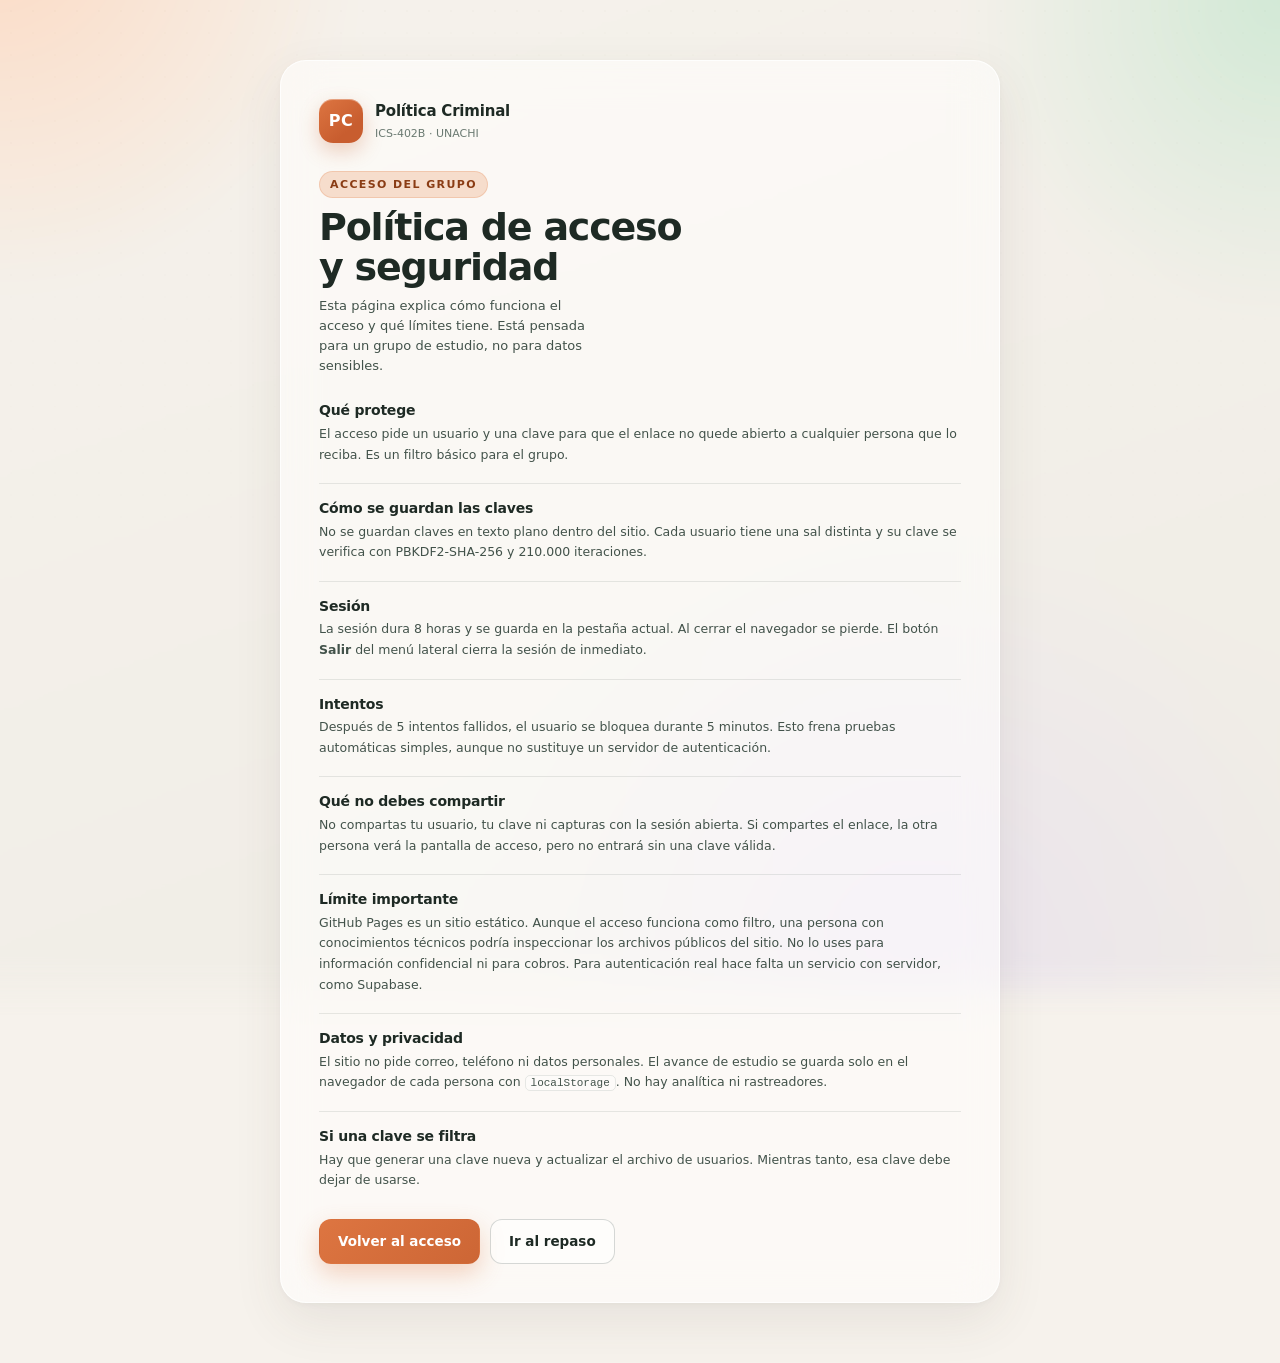
==== seguridad.html @ b2cd27f9 "Agrega el acceso del grupo y el repaso del Parcial 2" ====
<!doctype html>
<html lang="es" data-theme="claro">
<head>
  <meta charset="utf-8">
  <meta name="viewport" content="width=device-width, initial-scale=1">
  <meta name="color-scheme" content="light dark">
  <meta name="theme-color" content="#f7f4ef">
  <meta name="robots" content="noindex,nofollow">
  <meta name="referrer" content="no-referrer">
  <meta http-equiv="Content-Security-Policy" content="default-src 'self'; img-src 'self' data:; style-src 'self' 'unsafe-inline'; script-src 'self'; connect-src 'self'; base-uri 'self'; form-action 'self'; object-src 'none'">
  <title>Política de acceso · Política Criminal ICS-402B</title>
  <meta name="description" content="Política de acceso y seguridad del repaso para el grupo de Política Criminal (ICS-402B).">
  <link rel="icon" type="image/svg+xml" href="favicon.svg">
  <link rel="stylesheet" href="estilos.css">
  <link rel="stylesheet" href="login.css">
</head>
<body class="login-body">
  <a class="skip-link" href="#contenido">Saltar al contenido</a>
  <div class="ambient" aria-hidden="true"></div>

  <main class="login-shell policy-shell" id="contenido">
    <section class="login-card card policy-card">
      <div class="login-brand">
        <div class="brand-mark" aria-hidden="true">PC</div>
        <div>
          <strong>Política Criminal</strong>
          <span>ICS-402B · UNACHI</span>
        </div>
      </div>

      <span class="eyebrow">Acceso del grupo</span>
      <h1>Política de acceso y seguridad</h1>
      <p class="login-lead">Esta página explica cómo funciona el acceso y qué límites tiene. Está pensada para un grupo de estudio, no para datos sensibles.</p>

      <div class="policy-list">
        <section>
          <h2>Qué protege</h2>
          <p>El acceso pide un usuario y una clave para que el enlace no quede abierto a cualquier persona que lo reciba. Es un filtro básico para el grupo.</p>
        </section>

        <section>
          <h2>Cómo se guardan las claves</h2>
          <p>No se guardan claves en texto plano dentro del sitio. Cada usuario tiene una sal distinta y su clave se verifica con PBKDF2-SHA-256 y 210.000 iteraciones.</p>
        </section>

        <section>
          <h2>Sesión</h2>
          <p>La sesión dura 8 horas y se guarda en la pestaña actual. Al cerrar el navegador se pierde. El botón <strong>Salir</strong> del menú lateral cierra la sesión de inmediato.</p>
        </section>

        <section>
          <h2>Intentos</h2>
          <p>Después de 5 intentos fallidos, el usuario se bloquea durante 5 minutos. Esto frena pruebas automáticas simples, aunque no sustituye un servidor de autenticación.</p>
        </section>

        <section>
          <h2>Qué no debes compartir</h2>
          <p>No compartas tu usuario, tu clave ni capturas con la sesión abierta. Si compartes el enlace, la otra persona verá la pantalla de acceso, pero no entrará sin una clave válida.</p>
        </section>

        <section>
          <h2>Límite importante</h2>
          <p>GitHub Pages es un sitio estático. Aunque el acceso funciona como filtro, una persona con conocimientos técnicos podría inspeccionar los archivos públicos del sitio. No lo uses para información confidencial ni para cobros. Para autenticación real hace falta un servicio con servidor, como Supabase.</p>
        </section>

        <section>
          <h2>Datos y privacidad</h2>
          <p>El sitio no pide correo, teléfono ni datos personales. El avance de estudio se guarda solo en el navegador de cada persona con <code>localStorage</code>. No hay analítica ni rastreadores.</p>
        </section>

        <section>
          <h2>Si una clave se filtra</h2>
          <p>Hay que generar una clave nueva y actualizar el archivo de usuarios. Mientras tanto, esa clave debe dejar de usarse.</p>
        </section>
      </div>

      <div class="policy-actions">
        <a class="btn primary" href="login.html">Volver al acceso</a>
        <a class="btn ghost" href="index.html">Ir al repaso</a>
      </div>
    </section>
  </main>
</body>
</html>
---- estilos.css ----
/* =========================================================
   Política Criminal · ICS-402B
   Glassmorphism suave, base pastel, acentos naranja/verde.
   Tres ambientes: claro, oscuro y ámbar (lectura nocturna).
   ========================================================= */

:root {
  --font: "Segoe UI Variable Text", "Segoe UI", ui-sans-serif, system-ui, -apple-system, "Helvetica Neue", Arial, sans-serif;
  --font-display: "Segoe UI Variable Display", "Segoe UI", ui-sans-serif, system-ui, sans-serif;

  --bg: #f6f2ec;
  --bg-2: #efece5;
  --ink: #1e2a24;
  --ink-soft: #42524a;
  --muted: #6b7a72;
  --line: rgba(31, 49, 41, .10);
  --line-strong: rgba(31, 49, 41, .18);

  --glass: rgba(255, 255, 255, .56);
  --glass-2: rgba(255, 255, 255, .34);
  --glass-border: rgba(255, 255, 255, .78);
  --glass-shadow: 0 18px 50px rgba(76, 64, 50, .09), 0 2px 8px rgba(76, 64, 50, .04);

  --orange: #dd7541;
  --orange-soft: #f6ddcc;
  --orange-ink: #8a3c14;
  --green: #4c9468;
  --green-soft: #d9ecdf;
  --green-ink: #1f5a39;
  --red: #c0503f;
  --red-soft: #f6dcd7;

  --blob-1: rgba(255, 199, 165, .55);
  --blob-2: rgba(180, 226, 197, .52);
  --blob-3: rgba(226, 214, 246, .42);

  --radius: 22px;
  --radius-sm: 14px;
  --sidebar: 274px;
  --ease: cubic-bezier(.22, .61, .36, 1);
  color-scheme: light;
}

[data-theme="oscuro"] {
  --bg: #0c1411;
  --bg-2: #101a16;
  --ink: #e9f1eb;
  --ink-soft: #c1d0c7;
  --muted: #91a49a;
  --line: rgba(220, 240, 228, .10);
  --line-strong: rgba(220, 240, 228, .20);

  --glass: rgba(22, 35, 29, .58);
  --glass-2: rgba(22, 35, 29, .34);
  --glass-border: rgba(220, 240, 228, .10);
  --glass-shadow: 0 18px 55px rgba(0, 0, 0, .32), 0 2px 8px rgba(0, 0, 0, .18);

  --orange: #ff9d6b;
  --orange-soft: rgba(255, 146, 92, .16);
  --orange-ink: #ffc4a4;
  --green: #7ed3a1;
  --green-soft: rgba(126, 211, 161, .14);
  --green-ink: #b9ebcd;
  --red: #ff8f7d;
  --red-soft: rgba(255, 125, 108, .14);

  --blob-1: rgba(170, 82, 38, .30);
  --blob-2: rgba(40, 120, 80, .28);
  --blob-3: rgba(78, 64, 130, .22);
  color-scheme: dark;
}

[data-theme="ambar"] {
  --bg: #161009;
  --bg-2: #1b140c;
  --ink: #f5e7d0;
  --ink-soft: #dfcbab;
  --muted: #b39c7c;
  --line: rgba(255, 225, 180, .10);
  --line-strong: rgba(255, 225, 180, .20);

  --glass: rgba(44, 32, 18, .58);
  --glass-2: rgba(44, 32, 18, .34);
  --glass-border: rgba(255, 220, 170, .11);
  --glass-shadow: 0 18px 55px rgba(0, 0, 0, .34), 0 2px 8px rgba(0, 0, 0, .18);

  --orange: #f0a35e;
  --orange-soft: rgba(240, 163, 94, .16);
  --orange-ink: #ffd2a3;
  --green: #b3c88a;
  --green-soft: rgba(179, 200, 138, .14);
  --green-ink: #dbe9bd;
  --red: #e58b74;
  --red-soft: rgba(229, 139, 116, .15);

  --blob-1: rgba(140, 78, 26, .30);
  --blob-2: rgba(92, 100, 44, .22);
  --blob-3: rgba(120, 70, 30, .20);
  color-scheme: dark;
}

* { box-sizing: border-box; }

html { scroll-behavior: smooth; }

body {
  margin: 0;
  font-family: var(--font);
  background: var(--bg);
  color: var(--ink);
  line-height: 1.55;
  -webkit-font-smoothing: antialiased;
  text-rendering: optimizeLegibility;
  min-height: 100dvh;
  overflow-x: hidden;
}

body::before {
  content: "";
  position: fixed;
  inset: -10%;
  z-index: -2;
  background:
    radial-gradient(46vw 46vw at 8% 2%, var(--blob-1), transparent 62%),
    radial-gradient(42vw 42vw at 92% 8%, var(--blob-2), transparent 60%),
    radial-gradient(52vw 52vw at 68% 96%, var(--blob-3), transparent 64%),
    linear-gradient(160deg, var(--bg), var(--bg-2));
  filter: blur(14px) saturate(105%);
  transition: background .5s var(--ease);
}

.ambient {
  position: fixed;
  inset: 0;
  z-index: -1;
  pointer-events: none;
  background-image: radial-gradient(rgba(120, 110, 90, .07) 1px, transparent 1px);
  background-size: 22px 22px;
  opacity: .55;
  mask-image: linear-gradient(to bottom, rgba(0,0,0,.55), transparent 70%);
}

[data-theme="oscuro"] .ambient,
[data-theme="ambar"] .ambient { opacity: .22; }

.sprite { position: absolute; width: 0; height: 0; overflow: hidden; }

svg { width: 20px; height: 20px; fill: none; stroke: currentColor; stroke-width: 1.7; stroke-linecap: round; stroke-linejoin: round; flex: none; }

::selection { background: var(--orange-soft); color: var(--orange-ink); }

a { color: inherit; }

button, input { font: inherit; color: inherit; }

.skip-link {
  position: fixed;
  top: -60px;
  left: 16px;
  z-index: 100;
  padding: 10px 16px;
  border-radius: 12px;
  background: var(--ink);
  color: var(--bg);
  text-decoration: none;
  transition: top .2s;
}
.skip-link:focus { top: 14px; }

/* ---------- Layout ---------- */

.app {
  display: grid;
  grid-template-columns: var(--sidebar) minmax(0, 1fr);
  min-height: 100dvh;
}

.sidebar {
  position: sticky;
  top: 0;
  height: 100dvh;
  padding: 26px 18px 18px;
  display: flex;
  flex-direction: column;
  gap: 20px;
  border-right: 1px solid var(--line);
  background: var(--glass-2);
  backdrop-filter: blur(22px) saturate(135%);
  -webkit-backdrop-filter: blur(22px) saturate(135%);
  z-index: 40;
  overflow-y: auto;
}

.brand { display: flex; align-items: center; gap: 12px; padding: 0 6px; }

.brand-mark {
  width: 42px;
  height: 42px;
  border-radius: 14px;
  display: grid;
  place-items: center;
  font-family: var(--font-display);
  font-weight: 700;
  letter-spacing: .5px;
  color: #fff;
  background: linear-gradient(140deg, var(--orange), #c85d2f 70%);
  box-shadow: 0 8px 20px rgba(200, 93, 47, .28), inset 0 1px 0 rgba(255,255,255,.35);
}

.brand-text { display: flex; flex-direction: column; line-height: 1.2; min-width: 0; }
.brand-text strong { font-family: var(--font-display); font-size: 15.5px; letter-spacing: -.2px; }
.brand-text span { font-size: 11px; color: var(--muted); letter-spacing: .7px; text-transform: uppercase; margin-top: 3px; }
.sidebar-close { display: none; margin-left: auto; }

.side-progress {
  padding: 12px 14px;
  border-radius: var(--radius-sm);
  background: var(--glass);
  border: 1px solid var(--glass-border);
  box-shadow: var(--glass-shadow);
}
.side-progress-top { display: flex; justify-content: space-between; font-size: 12px; color: var(--muted); margin-bottom: 8px; }
.side-progress-top strong { color: var(--ink); font-variant-numeric: tabular-nums; }

.nav { display: flex; flex-direction: column; gap: 3px; flex: 1; }
.nav-label {
  margin: 14px 12px 6px;
  font-size: 10.5px;
  letter-spacing: 1.3px;
  text-transform: uppercase;
  color: var(--muted);
  font-weight: 600;
}
.nav-label:first-child { margin-top: 0; }

.nav-link {
  display: flex;
  align-items: center;
  gap: 12px;
  padding: 10px 12px;
  border-radius: 12px;
  text-decoration: none;
  font-size: 14px;
  color: var(--ink-soft);
  position: relative;
  transition: background .18s, color .18s, transform .18s var(--ease);
}
.nav-link svg { width: 18px; height: 18px; opacity: .8; }
.nav-link em {
  margin-left: auto;
  font-style: normal;
  font-size: 10.5px;
  font-variant-numeric: tabular-nums;
  color: var(--muted);
  background: var(--glass-2);
  border: 1px solid var(--line);
  padding: 1px 7px;
  border-radius: 20px;
}
.nav-link:hover { background: var(--glass); color: var(--ink); transform: translateX(2px); }
.nav-link.active {
  background: linear-gradient(90deg, var(--orange-soft), transparent 85%);
  color: var(--ink);
  font-weight: 600;
}
.nav-link.active::before {
  content: "";
  position: absolute;
  left: 0;
  top: 9px;
  bottom: 9px;
  width: 3px;
  border-radius: 4px;
  background: linear-gradient(var(--orange), var(--green));
}
.nav-link.active svg { opacity: 1; color: var(--orange); }

.side-foot { display: flex; flex-direction: column; gap: 12px; }
.theme-box {
  border-radius: var(--radius-sm);
  border: 1px solid var(--glass-border);
  background: var(--glass);
  padding: 10px;
}
.theme-title { display: block; font-size: 10.5px; letter-spacing: 1.2px; text-transform: uppercase; color: var(--muted); margin: 0 0 8px 3px; }
.theme-switch { display: grid; grid-template-columns: repeat(3, 1fr); gap: 4px; }
.theme-opt {
  display: flex;
  flex-direction: column;
  align-items: center;
  gap: 4px;
  padding: 7px 2px;
  border: 1px solid transparent;
  border-radius: 10px;
  background: transparent;
  color: var(--muted);
  cursor: pointer;
  font-size: 10.5px;
  transition: .2s;
}
.theme-opt svg { width: 16px; height: 16px; }
.theme-opt:hover { color: var(--ink); background: var(--glass-2); }
.theme-opt[aria-pressed="true"] {
  background: var(--glass);
  border-color: var(--line-strong);
  color: var(--ink);
  box-shadow: 0 2px 8px rgba(0,0,0,.05);
}
.theme-opt[aria-pressed="true"] svg { color: var(--orange); }
.side-note { font-size: 10.5px; color: var(--muted); line-height: 1.45; margin: 0 4px; }

.main-wrap { min-width: 0; display: flex; flex-direction: column; min-height: 100dvh; }

.topbar {
  position: sticky;
  top: 0;
  z-index: 30;
  display: flex;
  align-items: center;
  gap: 14px;
  padding: 14px clamp(18px, 4vw, 44px);
  border-bottom: 1px solid var(--line);
  background: color-mix(in srgb, var(--bg) 62%, transparent);
  backdrop-filter: blur(18px) saturate(140%);
  -webkit-backdrop-filter: blur(18px) saturate(140%);
}
.crumbs { display: flex; align-items: center; gap: 8px; font-size: 12.5px; color: var(--muted); min-width: 0; }
.crumbs a { text-decoration: none; white-space: nowrap; }
.crumbs a:hover { color: var(--ink); }
.crumbs strong { color: var(--ink); font-weight: 600; white-space: nowrap; overflow: hidden; text-overflow: ellipsis; }
.top-actions { margin-left: auto; display: flex; align-items: center; gap: 10px; }

.mini-progress {
  display: flex;
  align-items: center;
  gap: 7px;
  font-size: 11.5px;
  color: var(--muted);
  font-variant-numeric: tabular-nums;
}
.mini-ring {
  --p: 0;
  width: 24px;
  height: 24px;
  border-radius: 50%;
  background: conic-gradient(var(--green) calc(var(--p) * 1%), var(--line) 0);
  display: grid;
  place-items: center;
}
.mini-ring i { width: 17px; height: 17px; border-radius: 50%; background: var(--bg); display: block; }

.icon-btn {
  display: inline-grid;
  place-items: center;
  width: 38px;
  height: 38px;
  border-radius: 12px;
  border: 1px solid var(--line);
  background: var(--glass);
  color: var(--ink-soft);
  cursor: pointer;
  transition: .18s;
}
.icon-btn:hover { color: var(--ink); border-color: var(--line-strong); transform: translateY(-1px); }
.icon-btn:focus-visible, .btn:focus-visible, .option:focus-visible, .nav-link:focus-visible, .theme-opt:focus-visible {
  outline: 2px solid var(--orange);
  outline-offset: 2px;
}
.menu-btn { display: none; }

.content {
  width: 100%;
  max-width: 1120px;
  margin: 0 auto;
  padding: clamp(24px, 4vw, 46px) clamp(18px, 4vw, 44px) 56px;
  flex: 1;
  outline: none;
}
.content:focus { outline: none; }

.foot {
  display: flex;
  justify-content: space-between;
  gap: 10px;
  flex-wrap: wrap;
  padding: 18px clamp(18px, 4vw, 44px) 26px;
  font-size: 11px;
  color: var(--muted);
  border-top: 1px solid var(--line);
}

/* ---------- Componentes base ---------- */

.card {
  border-radius: var(--radius);
  border: 1px solid var(--glass-border);
  background: var(--glass);
  box-shadow: var(--glass-shadow);
  backdrop-filter: blur(20px) saturate(130%);
  -webkit-backdrop-filter: blur(20px) saturate(130%);
}

.eyebrow {
  display: inline-flex;
  align-items: center;
  gap: 7px;
  font-size: 11px;
  letter-spacing: 1.4px;
  text-transform: uppercase;
  color: var(--orange-ink);
  background: var(--orange-soft);
  border: 1px solid color-mix(in srgb, var(--orange) 22%, transparent);
  padding: 4px 10px;
  border-radius: 30px;
  font-weight: 600;
}

h1, h2, h3 { font-family: var(--font-display); letter-spacing: -.5px; line-height: 1.18; margin: 0; }
h1 { font-size: clamp(28px, 3.6vw, 44px); }
h2 { font-size: clamp(21px, 2.3vw, 27px); letter-spacing: -.3px; }
h3 { font-size: 17px; letter-spacing: -.2px; }
p { margin: 0; }
.lead { color: var(--ink-soft); font-size: 15px; max-width: 66ch; }
.muted { color: var(--muted); }
.small { font-size: 12px; }
.tiny { font-size: 11px; }

.hero { padding: clamp(24px, 3.4vw, 40px); position: relative; overflow: hidden; }
.hero::after {
  content: "";
  position: absolute;
  width: 280px;
  height: 280px;
  right: -90px;
  top: -110px;
  border-radius: 50%;
  background: radial-gradient(circle, var(--orange-soft), transparent 68%);
  pointer-events: none;
}
.hero-top { display: flex; flex-wrap: wrap; align-items: center; gap: 10px; margin-bottom: 14px; }
.hero h1 { max-width: 20ch; margin-bottom: 12px; }
.hero h1 em { font-style: normal; color: var(--orange); }
.hero .lead { max-width: 58ch; }
.hero-actions { display: flex; flex-wrap: wrap; gap: 10px; margin-top: 22px; }

.btn {
  display: inline-flex;
  align-items: center;
  justify-content: center;
  gap: 8px;
  padding: 11px 18px;
  border-radius: 12px;
  border: 1px solid transparent;
  background: var(--ink);
  color: var(--bg);
  font-size: 13.5px;
  font-weight: 600;
  text-decoration: none;
  cursor: pointer;
  transition: transform .18s var(--ease), box-shadow .18s, background .18s, opacity .18s;
  white-space: nowrap;
}
.btn svg { width: 17px; height: 17px; }
.btn:hover { transform: translateY(-1px); box-shadow: 0 10px 24px rgba(0,0,0,.14); }
.btn:active { transform: translateY(0); }
.btn.primary {
  background: linear-gradient(135deg, var(--orange), color-mix(in srgb, var(--orange) 72%, #a33f16));
  color: #fff;
  box-shadow: 0 10px 24px color-mix(in srgb, var(--orange) 30%, transparent);
}
.btn.green {
  background: linear-gradient(135deg, var(--green), color-mix(in srgb, var(--green) 70%, #1f5a39));
  color: #fff;
  box-shadow: 0 10px 24px color-mix(in srgb, var(--green) 26%, transparent);
}
.btn.ghost { background: var(--glass); color: var(--ink); border-color: var(--line-strong); }
.btn.ghost:hover { border-color: var(--orange); color: var(--orange-ink); }
.btn.soft { background: var(--glass-2); color: var(--ink); border-color: var(--line); }
.btn.danger { background: transparent; color: var(--red); border-color: color-mix(in srgb, var(--red) 35%, transparent); }
.btn:disabled { opacity: .45; cursor: not-allowed; transform: none; box-shadow: none; }
.btn.sm { padding: 8px 13px; font-size: 12px; border-radius: 10px; }
.btn.block { width: 100%; }

.grid { display: grid; gap: 16px; }
.grid-2 { grid-template-columns: repeat(2, minmax(0, 1fr)); }
.grid-3 { grid-template-columns: repeat(3, minmax(0, 1fr)); }
.grid-4 { grid-template-columns: repeat(4, minmax(0, 1fr)); }
.grid-quizzes { grid-template-columns: repeat(auto-fill, minmax(250px, 1fr)); }

.section-head { display: flex; align-items: flex-end; justify-content: space-between; gap: 16px; margin: 34px 0 14px; flex-wrap: wrap; }
.section-head h2 { display: flex; align-items: center; gap: 9px; }
.section-head h2 svg { color: var(--green); width: 19px; height: 19px; }
.section-head p { font-size: 12.5px; color: var(--muted); }

.stat { padding: 18px; display: flex; flex-direction: column; gap: 5px; min-width: 0; }
.stat-top { display: flex; align-items: center; justify-content: space-between; gap: 8px; color: var(--muted); font-size: 11.5px; }
.stat-top svg { width: 17px; height: 17px; color: var(--green); }
.stat strong { font-family: var(--font-display); font-size: 26px; letter-spacing: -1px; font-variant-numeric: tabular-nums; }
.stat strong span { font-size: 12px; color: var(--muted); font-weight: 400; letter-spacing: 0; }
.stat .bar { margin-top: 6px; }

.bar { height: 6px; border-radius: 20px; background: var(--line); overflow: hidden; }
.bar i { display: block; height: 100%; border-radius: inherit; background: linear-gradient(90deg, var(--orange), var(--green)); transition: width .5s var(--ease); }
.bar-thin { height: 4px; }
.bar.orange i { background: var(--orange); }
.bar.green i { background: var(--green); }

.pill {
  display: inline-flex;
  align-items: center;
  gap: 5px;
  padding: 3px 9px;
  border-radius: 20px;
  font-size: 10.5px;
  font-weight: 600;
  letter-spacing: .2px;
  background: var(--glass-2);
  border: 1px solid var(--line);
  color: var(--muted);
  white-space: nowrap;
}
.pill.orange { background: var(--orange-soft); color: var(--orange-ink); border-color: transparent; }
.pill.green { background: var(--green-soft); color: var(--green-ink); border-color: transparent; }
.pill.red { background: var(--red-soft); color: var(--red); border-color: transparent; }

/* ---------- Inicio ---------- */

.continue-card {
  display: grid;
  grid-template-columns: 1fr auto;
  gap: 18px;
  align-items: center;
  padding: 20px 22px;
  margin-top: 16px;
}
.continue-card h3 { margin-bottom: 3px; }
.continue-card p { font-size: 12.5px; color: var(--muted); }

.quick-list { display: grid; gap: 10px; }
.quick-item {
  display: flex;
  align-items: center;
  gap: 13px;
  padding: 13px 15px;
  border-radius: var(--radius-sm);
  border: 1px solid var(--line);
  background: var(--glass-2);
  text-decoration: none;
  transition: .18s var(--ease);
}
.quick-item:hover { transform: translateX(3px); border-color: color-mix(in srgb, var(--orange) 30%, var(--line)); background: var(--glass); }
.quick-ico {
  width: 36px; height: 36px; border-radius: 11px; display: grid; place-items: center;
  background: var(--green-soft); color: var(--green-ink); flex: none;
}
.quick-ico.orange { background: var(--orange-soft); color: var(--orange-ink); }
.quick-item strong { display: block; font-size: 13px; }
.quick-item span { font-size: 11.5px; color: var(--muted); }
.quick-item svg.arrow { margin-left: auto; width: 16px; height: 16px; color: var(--muted); }

/* ---------- Tarjetas de quiz ---------- */

.quiz-card {
  padding: 18px;
  display: flex;
  flex-direction: column;
  gap: 10px;
  text-decoration: none;
  position: relative;
  transition: transform .2s var(--ease), border-color .2s, box-shadow .2s;
  min-height: 172px;
}
.quiz-card:hover { transform: translateY(-3px); border-color: color-mix(in srgb, var(--orange) 35%, var(--glass-border)); box-shadow: 0 22px 44px rgba(76,64,50,.12); }
.quiz-card-top { display: flex; align-items: center; justify-content: space-between; gap: 8px; }
.quiz-num {
  width: 33px; height: 33px; border-radius: 10px;
  display: grid; place-items: center;
  font-size: 12px; font-weight: 700;
  background: var(--orange-soft); color: var(--orange-ink);
  font-variant-numeric: tabular-nums;
}
.quiz-card:nth-child(3n+2) .quiz-num { background: var(--green-soft); color: var(--green-ink); }
.quiz-card h3 { font-size: 15px; line-height: 1.3; }
.quiz-card p { font-size: 12px; color: var(--muted); flex: 1; }
.quiz-card-foot { display: flex; align-items: center; justify-content: space-between; font-size: 11px; color: var(--muted); }

.empty {
  padding: 30px;
  text-align: center;
  color: var(--muted);
  font-size: 13px;
}

/* ---------- Runner ---------- */

.runner { max-width: 800px; margin: 0 auto; }
.runner-top { display: flex; align-items: center; gap: 12px; flex-wrap: wrap; margin-bottom: 16px; }
.runner-top .pill { margin-left: auto; }
.q-meta { display: flex; justify-content: space-between; align-items: center; gap: 10px; margin-bottom: 10px; font-size: 11.5px; color: var(--muted); }
.q-meta strong { color: var(--ink); font-variant-numeric: tabular-nums; }

.q-card { padding: clamp(20px, 3vw, 30px); }
.q-text { font-family: var(--font-display); font-size: clamp(17px, 2vw, 21px); line-height: 1.45; letter-spacing: -.2px; margin: 4px 0 20px; }
.q-context { font-size: 12.5px; color: var(--muted); padding: 10px 12px; border-left: 2px solid var(--orange); background: var(--orange-soft); border-radius: 0 10px 10px 0; margin-bottom: 16px; }

.options { display: grid; gap: 9px; }
.option {
  display: flex;
  align-items: flex-start;
  gap: 12px;
  width: 100%;
  text-align: left;
  padding: 13px 14px;
  border-radius: 13px;
  border: 1px solid var(--line);
  background: var(--glass-2);
  color: var(--ink);
  cursor: pointer;
  transition: .16s var(--ease);
  font-size: 13.5px;
  line-height: 1.45;
}
.option:not(:disabled):hover { border-color: color-mix(in srgb, var(--orange) 45%, var(--line)); background: var(--glass); transform: translateY(-1px); }
.option .key {
  width: 23px; height: 23px; border-radius: 7px; flex: none;
  display: grid; place-items: center;
  font-size: 11px; font-weight: 700;
  border: 1px solid var(--line-strong);
  background: var(--bg);
  color: var(--muted);
  margin-top: 1px;
}
.option .txt { flex: 1; }
.option .mark { width: 18px; height: 18px; flex: none; opacity: 0; margin-top: 2px; }
.option.selected { border-color: var(--orange); background: var(--orange-soft); }
.option.selected .key { background: var(--orange); color: #fff; border-color: transparent; }
.option.correct { border-color: var(--green); background: var(--green-soft); }
.option.correct .key { background: var(--green); color: #fff; border-color: transparent; }
.option.wrong { border-color: var(--red); background: var(--red-soft); }
.option.wrong .key { background: var(--red); color: #fff; border-color: transparent; }
.option.dim { opacity: .5; }
.option:disabled { cursor: default; }
.option.correct .mark, .option.wrong .mark { opacity: 1; color: var(--green-ink); }
.option.wrong .mark { color: var(--red); }

.feedback {
  margin-top: 16px;
  padding: 13px 15px;
  border-radius: 13px;
  border: 1px solid var(--line);
  background: var(--glass-2);
  font-size: 12.8px;
  line-height: 1.55;
  animation: rise .25s var(--ease);
}
.feedback.ok { border-color: color-mix(in srgb, var(--green) 38%, transparent); background: var(--green-soft); }
.feedback.bad { border-color: color-mix(in srgb, var(--red) 38%, transparent); background: var(--red-soft); }
.feedback-head { display: flex; align-items: center; gap: 7px; font-weight: 700; margin-bottom: 4px; font-size: 12px; }
.feedback.ok .feedback-head { color: var(--green-ink); }
.feedback.bad .feedback-head { color: var(--red); }
.feedback p { color: var(--ink-soft); }
.feedback .fuente { display: block; margin-top: 7px; font-size: 10.5px; color: var(--muted); font-style: italic; }

.runner-actions { display: flex; align-items: center; justify-content: space-between; gap: 10px; margin-top: 20px; }
.runner-actions .spacer { flex: 1; }

/* ---------- Parcial / examen ---------- */

.exam-bar { display: flex; align-items: center; gap: 14px; flex-wrap: wrap; padding: 14px 18px; margin-bottom: 16px; }
.timer { display: inline-flex; align-items: center; gap: 7px; font-variant-numeric: tabular-nums; font-weight: 700; font-size: 14px; }
.timer svg { width: 16px; height: 16px; color: var(--orange); }
.timer.low { color: var(--red); }
.timer.low svg { color: var(--red); }
.exam-bar .bar { flex: 1; min-width: 120px; }

.q-nav { display: flex; flex-wrap: wrap; gap: 7px; margin: 14px 0 4px; }
.q-dot {
  width: 32px; height: 32px;
  border-radius: 9px;
  border: 1px solid var(--line);
  background: var(--glass-2);
  color: var(--muted);
  font-size: 11.5px;
  font-weight: 600;
  cursor: pointer;
  display: grid; place-items: center;
  transition: .15s;
  font-variant-numeric: tabular-nums;
}
.q-dot:hover { border-color: var(--orange); color: var(--ink); }
.q-dot.answered { background: var(--green-soft); color: var(--green-ink); border-color: color-mix(in srgb, var(--green) 30%, transparent); }
.q-dot.current { outline: 2px solid var(--orange); outline-offset: 1px; color: var(--ink); }

/* ---------- Resultados ---------- */

.result { padding: clamp(24px, 3.5vw, 38px); text-align: center; max-width: 760px; margin: 0 auto; }
.ring {
  --p: 0;
  width: 132px; height: 132px;
  margin: 6px auto 18px;
  border-radius: 50%;
  display: grid; place-items: center;
  background: conic-gradient(var(--orange) calc(var(--p) * 1%), var(--line) 0);
  position: relative;
}
.ring::before { content: ""; position: absolute; inset: 9px; border-radius: 50%; background: var(--bg); }
[data-theme="oscuro"] .ring::before, [data-theme="ambar"] .ring::before { background: #14211c; }
.ring-in { position: relative; text-align: center; line-height: 1.1; }
.ring-in strong { display: block; font-family: var(--font-display); font-size: 30px; letter-spacing: -1.2px; }
.ring-in span { font-size: 11px; color: var(--muted); }
.result h2 { margin-bottom: 6px; }
.result .lead { margin: 0 auto 6px; font-size: 13.5px; }
.result-actions { display: flex; justify-content: center; flex-wrap: wrap; gap: 9px; margin-top: 20px; }

.review { max-width: 800px; margin: 22px auto 0; display: grid; gap: 9px; }
.review-item { padding: 14px 16px; font-size: 12.8px; }
.review-item .rq { font-weight: 600; margin-bottom: 5px; }
.review-item .ra { color: var(--muted); font-size: 11.5px; }
.review-item .ra b { color: var(--green-ink); font-weight: 600; }
.review-item.bad { border-left: 3px solid var(--red); }
.review-item.ok { border-left: 3px solid var(--green); }

/* ---------- Pronóstico ---------- */

.prose { max-width: 74ch; display: grid; gap: 12px; }
.prose h2 { margin-top: 6px; }
.prose p { color: var(--ink-soft); font-size: 13.8px; }
.prose ul { margin: 0; padding-left: 19px; color: var(--ink-soft); font-size: 13.5px; }
.prose li { margin-bottom: 5px; }
.prose strong { color: var(--ink); }

.forecast { padding: 20px; }
.forecast + .forecast { margin-top: 12px; }
.forecast-head { display: flex; align-items: flex-start; gap: 12px; margin-bottom: 8px; }
.forecast-head .n {
  font-family: var(--font-display); font-size: 19px; font-weight: 700;
  color: var(--orange); min-width: 26px; line-height: 1.3;
}
.forecast-head h3 { font-size: 15px; margin-bottom: 2px; }
.forecast-head p { font-size: 11.5px; color: var(--muted); }
.forecast .why { font-size: 12.5px; color: var(--ink-soft); margin: 8px 0 10px; }
.meter { display: flex; align-items: center; gap: 8px; font-size: 10.5px; color: var(--muted); }
.meter .bar { flex: 1; }

.table-wrap { overflow-x: auto; border-radius: var(--radius-sm); border: 1px solid var(--line); }
table { width: 100%; border-collapse: collapse; font-size: 12.3px; min-width: 560px; }
th, td { padding: 10px 12px; text-align: left; border-bottom: 1px solid var(--line); vertical-align: top; }
th { font-size: 10.5px; letter-spacing: .7px; text-transform: uppercase; color: var(--muted); background: var(--glass-2); font-weight: 600; }
tr:last-child td { border-bottom: 0; }
td strong { color: var(--ink); }

.chips { display: flex; flex-wrap: wrap; gap: 7px; }
.chip {
  display: inline-flex; align-items: center; gap: 6px;
  padding: 6px 11px; border-radius: 30px;
  background: var(--glass-2); border: 1px solid var(--line);
  font-size: 11.5px; color: var(--ink-soft);
  font-variant-numeric: tabular-nums;
}
.chip b { color: var(--orange-ink); font-weight: 700; }

.callout {
  display: flex; gap: 12px;
  padding: 15px 17px;
  border-radius: var(--radius-sm);
  border: 1px solid color-mix(in srgb, var(--green) 26%, transparent);
  background: var(--green-soft);
  font-size: 12.5px;
  color: var(--ink-soft);
}
.callout svg { color: var(--green-ink); flex: none; margin-top: 1px; }
.callout strong { color: var(--ink); }
.callout.warn { border-color: color-mix(in srgb, var(--orange) 30%, transparent); background: var(--orange-soft); }
.callout.warn svg { color: var(--orange-ink); }

/* ---------- Progreso ---------- */

.prog-row { display: grid; grid-template-columns: 150px 1fr 54px; gap: 12px; align-items: center; padding: 12px 0; border-bottom: 1px solid var(--line); font-size: 12.5px; }
.prog-row:last-child { border-bottom: 0; }
.prog-row strong { text-align: right; font-variant-numeric: tabular-nums; }

/* ---------- Fuentes ---------- */

.source { display: flex; gap: 13px; padding: 14px 16px; }
.source-num { font-size: 11px; color: var(--orange-ink); background: var(--orange-soft); border-radius: 8px; width: 28px; height: 28px; display: grid; place-items: center; flex: none; font-weight: 700; }
.source strong { display: block; font-size: 12.8px; margin-bottom: 2px; }
.source span { font-size: 11.5px; color: var(--muted); }

/* ---------- Lectura guiada y flashcards ---------- */

.study-hero {
  padding: clamp(22px, 3vw, 34px);
  display: grid;
  grid-template-columns: minmax(0, 1fr) 190px;
  gap: 24px;
  align-items: center;
}
.study-hero h1 { margin-top: 10px; }
.study-progress {
  border-left: 1px solid var(--line);
  padding-left: 20px;
  display: flex;
  flex-direction: column;
  gap: 4px;
}
.study-progress strong { font-family: var(--font-display); font-size: 30px; letter-spacing: -1px; color: var(--orange-ink); font-variant-numeric: tabular-nums; }
.study-progress span { font-size: 11.5px; color: var(--muted); }
.study-progress .bar { margin-top: 8px; }

.study-card {
  display: flex;
  align-items: center;
  gap: 16px;
  padding: 20px;
  text-decoration: none;
  transition: transform .2s var(--ease), border-color .2s, box-shadow .2s;
}
.study-card:hover { transform: translateY(-3px); border-color: color-mix(in srgb, var(--orange) 35%, var(--glass-border)); box-shadow: 0 22px 44px rgba(76,64,50,.12); }
.study-card h3 { margin-bottom: 4px; }
.study-card p { font-size: 12px; color: var(--muted); margin-bottom: 10px; }
.study-card .bar { margin-bottom: 6px; }
.study-card > svg.arrow { margin-left: auto; width: 17px; height: 17px; color: var(--muted); flex: none; }
.study-ico {
  width: 46px; height: 46px; border-radius: 14px; display: grid; place-items: center;
  background: var(--green-soft); color: var(--green-ink); flex: none;
}
.study-ico.orange { background: var(--orange-soft); color: var(--orange-ink); }
.study-ico svg { width: 23px; height: 23px; }
.study-body { min-width: 0; flex: 1; }

.chapter-list { display: grid; gap: 10px; margin-top: 20px; }
.chapter-card {
  display: flex;
  align-items: flex-start;
  gap: 18px;
  padding: 18px 20px;
  text-decoration: none;
  transition: transform .2s var(--ease), border-color .2s, box-shadow .2s;
  position: relative;
}
.chapter-card:hover { transform: translateY(-2px); border-color: color-mix(in srgb, var(--orange) 32%, var(--glass-border)); box-shadow: 0 18px 38px rgba(76,64,50,.10); }
.chapter-card.read { border-left: 3px solid var(--green); }
.chapter-num {
  font-family: var(--font-display);
  font-size: 25px;
  line-height: 1.1;
  font-weight: 700;
  color: var(--orange);
  min-width: 34px;
  letter-spacing: -1px;
}
.chapter-body { flex: 1; min-width: 0; }
.chapter-top { display: flex; align-items: center; justify-content: space-between; gap: 10px; margin-bottom: 3px; }
.chapter-top h3 { font-size: 16.5px; }
.chapter-body > p { font-size: 12.5px; color: var(--muted); max-width: 70ch; }
.chapter-meta { display: flex; flex-wrap: wrap; gap: 14px; margin-top: 9px; font-size: 11px; color: var(--muted); }
.chapter-meta span { display: inline-flex; align-items: center; gap: 5px; }
.chapter-meta svg { width: 14px; height: 14px; }
.chapter-card > svg.arrow { width: 17px; height: 17px; color: var(--muted); margin-top: 5px; flex: none; }

.reading { max-width: 880px; margin: 0 auto; }
.lectura-card { padding: clamp(22px, 4vw, 44px); margin-top: 4px; }
.lectura-head { padding-bottom: 20px; border-bottom: 1px solid var(--line); }
.lectura-head h1 { margin: 14px 0 10px; }
.lectura-head .lead { max-width: 70ch; }
.reading-tools { display: flex; align-items: center; justify-content: space-between; gap: 12px; flex-wrap: wrap; margin-top: 18px; }
.font-tools {
  display: inline-flex; align-items: center; gap: 4px;
  padding: 3px; border: 1px solid var(--line); border-radius: 11px;
  background: var(--glass-2);
}
.font-tools .icon-btn.sm { width: 30px; height: 30px; border-radius: 8px; font-size: 12px; font-weight: 700; background: transparent; border-color: transparent; }
.font-tools .icon-btn.sm:hover { background: var(--glass); border-color: var(--line); transform: none; }
.font-tools span { min-width: 36px; text-align: center; font-variant-numeric: tabular-nums; }
.icon-btn.sm { width: 30px; height: 30px; border-radius: 9px; }

.lectura {
  max-width: 68ch;
  margin: 0 auto;
  padding: 26px 0 6px;
  font-size: var(--lectura-size, 17px);
  line-height: 1.75;
  color: var(--ink-soft);
  display: grid;
  gap: 18px;
}
.lectura p { font-size: inherit; }
.lectura h3 { font-size: calc(var(--lectura-size, 17px) * 1.08); color: var(--ink); margin-top: 8px; letter-spacing: -.2px; }
.lectura ul { margin: 0; padding-left: 22px; display: grid; gap: 8px; }
.lectura li { padding-left: 2px; }
.lectura strong { color: var(--ink); font-weight: 650; }
.lectura blockquote {
  margin: 4px 0;
  padding: 12px 0 12px 18px;
  border-left: 3px solid var(--orange);
  font-family: var(--font-display);
  font-size: calc(var(--lectura-size, 17px) * 1.02);
  color: var(--ink);
  line-height: 1.5;
}
.lectura .table-wrap { margin: 4px 0; }
.lectura table { font-size: 12.4px; line-height: 1.55; min-width: 520px; }
.lectura th, .lectura td { padding: 10px 11px; }
.lectura .dato-clave {
  display: flex; gap: 10px; align-items: flex-start;
  padding: 13px 15px;
  border-radius: 13px;
  border: 1px solid color-mix(in srgb, var(--green) 26%, transparent);
  background: var(--green-soft);
  color: var(--ink);
  font-size: calc(var(--lectura-size, 17px) * .86);
  line-height: 1.55;
}
.lectura .dato-clave svg { color: var(--green-ink); flex: none; margin-top: 2px; width: 18px; height: 18px; }
.lectura-foot { margin-top: 28px; padding-top: 18px; border-top: 1px solid var(--line); display: grid; gap: 14px; }
.claves { background: var(--glass-2); border: 1px solid var(--line); border-radius: 14px; padding: 14px 16px; }
.claves-title { display: flex; align-items: center; gap: 7px; font-size: 10.5px; letter-spacing: 1.2px; text-transform: uppercase; color: var(--orange-ink); font-weight: 700; }
.claves-title svg { width: 15px; height: 15px; }
.claves ul { margin: 9px 0 0; padding-left: 18px; display: grid; gap: 6px; font-size: 12.8px; color: var(--ink-soft); }
.fuente-line { font-size: 11.5px; color: var(--muted); line-height: 1.5; }
.fuente-line strong { color: var(--ink-soft); }
.chapter-nav { display: flex; justify-content: space-between; align-items: center; gap: 12px; margin-top: 16px; flex-wrap: wrap; }
.chapter-nav .btn { max-width: 49%; overflow: hidden; text-overflow: ellipsis; }
.chapter-nav .btn svg { flex: none; }

.flash-runner { max-width: 760px; }
.flash-bar {
  display: flex; align-items: center; gap: 12px;
  padding: 11px 15px; margin-bottom: 14px;
}
.flash-bar .bar { flex: 1; }
.flash-card {
  width: 100%;
  display: block;
  padding: 0;
  margin: 0;
  border: 0;
  background: transparent;
  perspective: 1200px;
  cursor: pointer;
  text-align: left;
  color: var(--ink);
  -webkit-tap-highlight-color: transparent;
}
.flash-card:focus-visible { outline: 2px solid var(--orange); outline-offset: 4px; border-radius: var(--radius); }
.flash-inner {
  position: relative;
  display: block;
  width: 100%;
  height: clamp(310px, 46vh, 390px);
  transform-style: preserve-3d;
  transition: transform .55s var(--ease);
}
.flash-card.flipped .flash-inner { transform: rotateY(180deg); }
.flash-face {
  position: absolute;
  inset: 0;
  display: flex;
  flex-direction: column;
  justify-content: center;
  gap: 14px;
  padding: clamp(22px, 4vw, 34px);
  border-radius: var(--radius);
  border: 1px solid var(--glass-border);
  background: var(--glass);
  box-shadow: var(--glass-shadow);
  backdrop-filter: blur(20px) saturate(130%);
  -webkit-backdrop-filter: blur(20px) saturate(130%);
  backface-visibility: hidden;
  -webkit-backface-visibility: hidden;
  overflow: auto;
}
.flash-front { background: linear-gradient(150deg, var(--glass), color-mix(in srgb, var(--orange-soft) 45%, var(--glass))); }
.flash-back {
  transform: rotateY(180deg);
  background: linear-gradient(150deg, color-mix(in srgb, var(--green-soft) 65%, var(--glass)), var(--glass));
  border-color: color-mix(in srgb, var(--green) 28%, var(--glass-border));
}
.flash-tag { font-size: 10.5px; letter-spacing: 1.3px; text-transform: uppercase; color: var(--muted); font-weight: 700; }
.flash-text { font-family: var(--font-display); display: block; }
.flash-front .flash-text { font-size: clamp(19px, 2.4vw, 25px); font-weight: 600; line-height: 1.4; letter-spacing: -.3px; }
.flash-back .flash-text { font-size: clamp(15px, 1.7vw, 17px); line-height: 1.62; color: var(--ink-soft); }
.flash-hint { font-size: 11px; color: var(--muted); margin-top: 6px; }
.flash-src { font-size: 11.5px; color: var(--muted); border-top: 1px solid var(--line); padding-top: 10px; margin-top: 2px; }
.flash-actions { display: flex; align-items: center; justify-content: center; gap: 10px; margin-top: 16px; flex-wrap: wrap; }
.flash-keys { text-align: center; margin-top: 10px; }
.flash-result { margin-top: 6px; }

@media (max-width: 720px) {
  .study-hero { grid-template-columns: 1fr; gap: 16px; }
  .study-progress { border-left: 0; border-top: 1px solid var(--line); padding-left: 0; padding-top: 14px; }
  .chapter-nav { flex-direction: column; align-items: stretch; }
  .chapter-nav .btn { max-width: none; width: 100%; }
  .chapter-card { gap: 12px; padding: 16px; }
  .chapter-num { font-size: 21px; min-width: 28px; }
  .study-card { gap: 12px; padding: 16px; }
  .flash-actions .btn { flex: 1; min-width: 0; padding-left: 8px; padding-right: 8px; }
  .flash-inner { height: clamp(300px, 52vh, 380px); }
  .flash-face { padding: 22px 18px; }
}

/* ---------- Animación ---------- */

@keyframes rise {
  from { opacity: 0; transform: translateY(8px); }
  to { opacity: 1; transform: none; }
}
.view > * { animation: rise .32s var(--ease) both; }
.view > *:nth-child(2) { animation-delay: .04s; }
.view > *:nth-child(3) { animation-delay: .08s; }
.view > *:nth-child(4) { animation-delay: .12s; }
.view > *:nth-child(5) { animation-delay: .16s; }

/* ---------- Responsive ---------- */

@media (max-width: 1020px) {
  .grid-4 { grid-template-columns: repeat(2, minmax(0, 1fr)); }
  .grid-3 { grid-template-columns: repeat(2, minmax(0, 1fr)); }
}

@media (max-width: 860px) {
  .app { grid-template-columns: 1fr; }
  .sidebar {
    position: fixed;
    inset: 0 auto 0 0;
    width: min(300px, 86vw);
    transform: translateX(-104%);
    transition: transform .3s var(--ease);
    background: color-mix(in srgb, var(--bg) 88%, transparent);
    box-shadow: 20px 0 60px rgba(0,0,0,.18);
  }
  .sidebar.open { transform: none; }
  .sidebar-close { display: inline-grid; }
  .menu-btn { display: inline-grid; }
  .scrim {
    position: fixed; inset: 0; z-index: 35;
    background: rgba(10, 18, 14, .4);
    backdrop-filter: blur(3px);
    animation: fade .2s;
  }
  .scrim[hidden] { display: none; }
  .topbar { padding: 12px 16px; }
  .content { padding: 22px 16px 46px; }
  .foot { padding: 16px; }
  .crumbs a { display: none; }
  .crumbs span { display: none; }
}

@media (max-width: 620px) {
  .grid-2, .grid-3, .grid-4 { grid-template-columns: 1fr; }
  .grid-quizzes { grid-template-columns: 1fr; }
  .continue-card { grid-template-columns: 1fr; }
  .hero { padding: 22px 18px; }
  .hero h1 { max-width: none; }
  .stat strong { font-size: 23px; }
  .runner-actions { flex-wrap: wrap; }
  .runner-actions .btn { flex: 1; }
  .q-nav { gap: 5px; }
  .q-dot { width: 30px; height: 30px; }
  .prog-row { grid-template-columns: 110px 1fr 48px; }
  .top-actions .mini-progress { display: none; }
}

@media (prefers-reduced-motion: reduce) {
  *, *::before, *::after { animation-duration: .001ms !important; animation-iteration-count: 1 !important; transition-duration: .001ms !important; scroll-behavior: auto !important; }
}

@keyframes fade { from { opacity: 0; } to { opacity: 1; } }

/* =========================================================
   Parcial 2 · enfoque oficial
   ========================================================= */

.nav-link.nav-cta {
  margin-bottom: 2px;
  border: 1px solid color-mix(in srgb, var(--orange) 26%, transparent);
  background: color-mix(in srgb, var(--glass-2) 65%, transparent);
}
.nav-link.nav-cta em {
  background: var(--orange);
  color: #fff;
  border-color: transparent;
  font-weight: 600;
}
.nav-link.nav-cta:hover {
  background: color-mix(in srgb, var(--orange-soft) 45%, transparent);
}
.nav-link.nav-cta.active {
  background: linear-gradient(90deg, color-mix(in srgb, var(--orange-soft) 90%, transparent), transparent 92%);
}

.p2-banner {
  display: flex;
  align-items: center;
  gap: 22px;
  margin-top: 16px;
  padding: clamp(18px, 3vw, 26px);
  text-decoration: none;
  color: inherit;
  position: relative;
  overflow: hidden;
  background:
    radial-gradient(520px 220px at 88% 10%, color-mix(in srgb, var(--green-soft) 70%, transparent), transparent 70%),
    linear-gradient(120deg, var(--glass), color-mix(in srgb, var(--orange-soft) 58%, var(--glass)));
}
.p2-banner::after {
  content: "";
  position: absolute;
  width: 190px;
  height: 190px;
  right: -70px;
  bottom: -100px;
  border-radius: 50%;
  border: 22px solid color-mix(in srgb, var(--orange) 12%, transparent);
}
.p2-banner-copy { position: relative; z-index: 1; flex: 1; }
.p2-banner h2 { margin: 6px 0 7px; font-size: clamp(22px, 3vw, 30px); letter-spacing: -.02em; }
.p2-banner p { margin: 0 0 13px; color: var(--ink-soft); font-size: 13.5px; line-height: 1.6; max-width: 760px; }
.p2-banner .chips { margin: 0; }
.p2-banner-arrow {
  position: relative;
  z-index: 1;
  width: 46px;
  height: 46px;
  border-radius: 50%;
  display: grid;
  place-items: center;
  flex: none;
  background: var(--orange);
  color: #fff;
  box-shadow: 0 10px 24px color-mix(in srgb, var(--orange) 30%, transparent);
  transition: transform .2s var(--ease);
}
.p2-banner:hover .p2-banner-arrow { transform: translateX(4px); }
.p2-banner-arrow svg { width: 20px; height: 20px; }

.p2-hero {
  position: relative;
  overflow: hidden;
  padding: clamp(24px, 4.5vw, 46px);
  border-radius: var(--radius);
  border: 1px solid var(--glass-border);
  box-shadow: var(--glass-shadow);
  background:
    radial-gradient(640px 300px at 92% 0%, color-mix(in srgb, var(--orange-soft) 85%, transparent), transparent 70%),
    radial-gradient(520px 280px at 8% 100%, color-mix(in srgb, var(--green-soft) 72%, transparent), transparent 72%),
    var(--glass);
}
.p2-hero::before {
  content: "";
  position: absolute;
  inset: 0;
  background-image: radial-gradient(color-mix(in srgb, var(--ink) 9%, transparent) .7px, transparent .7px);
  background-size: 18px 18px;
  opacity: .28;
  pointer-events: none;
}
.p2-hero > * { position: relative; z-index: 1; }
.p2-hero h1 { margin: 14px 0 10px; font-size: clamp(30px, 5vw, 52px); line-height: 1.02; letter-spacing: -.035em; max-width: 760px; }
.p2-hero h1 em { font-style: normal; color: var(--orange-ink); }
.p2-hero .lead { max-width: 720px; }

.p2-map { margin-top: 14px; }
.p2-map th { white-space: nowrap; }
.p2-map td { vertical-align: top; font-size: 12.5px; line-height: 1.45; }
.p2-map-num {
  display: inline-grid;
  place-items: center;
  width: 28px;
  height: 28px;
  border-radius: 9px;
  background: var(--orange-soft);
  color: var(--orange-ink);
  font-size: 10.5px;
  font-weight: 700;
  font-variant-numeric: tabular-nums;
}
.p2-pdf-cell { color: var(--muted); font-size: 11px; max-width: 230px; overflow-wrap: anywhere; }
.p2-map-links { white-space: nowrap; }
.p2-map-links a { color: var(--orange-ink); font-size: 11.5px; font-weight: 600; text-decoration: none; margin-right: 8px; }
.p2-map-links a:hover { text-decoration: underline; }

.p2-temas { display: flex; flex-direction: column; gap: 16px; }
.p2-tema { padding: clamp(18px, 3vw, 27px); }
.p2-tema-head { display: flex; gap: 15px; align-items: flex-start; }
.p2-num {
  width: 48px;
  height: 48px;
  flex: none;
  border-radius: 14px;
  display: grid;
  place-items: center;
  color: #fff;
  font-weight: 700;
  font-size: 15px;
  font-variant-numeric: tabular-nums;
  background: linear-gradient(135deg, var(--orange), #e6a06e);
  box-shadow: 0 8px 20px color-mix(in srgb, var(--orange) 22%, transparent);
}
.p2-tema-title { flex: 1; min-width: 0; }
.p2-tema-title h3 { margin: 3px 0 4px; font-size: clamp(19px, 2.5vw, 24px); letter-spacing: -.015em; }
.p2-tag { display: inline-block; color: var(--orange-ink); font-size: 10px; letter-spacing: 1.1px; text-transform: uppercase; font-weight: 700; }
.p2-pdf { display: flex; align-items: flex-start; gap: 6px; margin: 0; color: var(--muted); font-size: 11px; line-height: 1.4; overflow-wrap: anywhere; }
.p2-pdf svg { width: 13px; height: 13px; flex: none; margin-top: 1px; }
.p2-idea { margin: 15px 0 10px; color: var(--ink-soft); font-size: 14px; line-height: 1.6; }
.p2-list { margin: 0; padding-left: 19px; display: flex; flex-direction: column; gap: 7px; font-size: 13.4px; line-height: 1.58; }
.p2-list li::marker { color: var(--orange); }
.p2-table { margin: 15px 0; }
.p2-table td, .p2-table th { font-size: 12.5px; }
.p2-quote {
  margin: 16px 0;
  padding: 13px 16px;
  border-left: 3px solid var(--green);
  border-radius: 0 12px 12px 0;
  background: color-mix(in srgb, var(--green-soft) 34%, transparent);
  font-size: 13px;
  line-height: 1.6;
}
.p2-quote cite { display: block; margin-top: 7px; color: var(--muted); font-size: 11px; font-style: normal; }
.p2-trap {
  display: flex;
  gap: 10px;
  align-items: flex-start;
  margin-top: 14px;
  padding: 12px 14px;
  border-radius: 12px;
  background: color-mix(in srgb, var(--orange-soft) 55%, transparent);
  border: 1px solid color-mix(in srgb, var(--orange) 18%, transparent);
  font-size: 12.5px;
  line-height: 1.55;
}
.p2-trap svg { width: 17px; height: 17px; flex: none; color: var(--orange-ink); margin-top: 2px; }
.p2-links { display: flex; flex-wrap: wrap; gap: 8px; margin-top: 15px; }
.p2-links .btn svg { width: 14px; height: 14px; }
.p2-cases { margin-top: 4px; align-items: start; }
.p2-case { padding: 0; overflow: hidden; }
.p2-case summary {
  display: flex;
  align-items: flex-start;
  gap: 10px;
  padding: 15px 16px;
  cursor: pointer;
  list-style: none;
  font-size: 12.8px;
  line-height: 1.5;
}
.p2-case summary::-webkit-details-marker { display: none; }
.p2-case summary .arrow { margin-left: auto; width: 15px; height: 15px; flex: none; margin-top: 2px; transition: transform .18s; }
.p2-case[open] summary .arrow { transform: rotate(90deg); }
.p2-case[open] summary { border-bottom: 1px solid var(--line); }
.p2-case-num {
  flex: none;
  color: var(--orange-ink);
  font-size: 10px;
  font-weight: 700;
  letter-spacing: .6px;
  background: var(--orange-soft);
  border-radius: 20px;
  padding: 2px 7px;
  margin-top: 1px;
}
.p2-case p {
  margin: 0;
  padding: 13px 16px;
  font-size: 12.6px;
  line-height: 1.55;
  color: var(--ink-soft);
  background: color-mix(in srgb, var(--green-soft) 26%, transparent);
}

@media (max-width: 760px) {
  .p2-banner { align-items: flex-start; }
  .p2-banner-arrow { width: 38px; height: 38px; }
  .p2-banner-arrow svg { width: 17px; height: 17px; }
}
@media (max-width: 620px) {
  .p2-banner { flex-direction: column; gap: 14px; }
  .p2-banner-arrow { display: none; }
  .p2-tema-head { gap: 11px; }
  .p2-num { width: 40px; height: 40px; border-radius: 12px; font-size: 13px; }
  .p2-hero { padding: 22px 18px; }
  .p2-hero h1 { font-size: 32px; }
}

/* Impresión mínima: útil para repasar en papel */
@media print {
  .sidebar, .topbar, .foot, .runner-actions, .ambient, .scrim { display: none !important; }
  body::before { display: none; }
  .app { display: block; }
  .content { max-width: none; padding: 0; }
  .card { box-shadow: none; border: 1px solid #ccc; background: #fff; backdrop-filter: none; }
  .view > * { animation: none; }
}

.user-card {
  display: flex;
  align-items: center;
  gap: 10px;
  padding: 9px 10px;
  border: 1px solid var(--glass-border);
  border-radius: var(--radius-sm);
  background: var(--glass);
}

.user-avatar {
  width: 34px;
  height: 34px;
  flex: none;
  display: grid;
  place-items: center;
  border-radius: 10px;
  background: var(--orange-soft);
  color: var(--orange-ink);
  font-family: var(--font-display);
  font-size: 13px;
  font-weight: 700;
}

.user-meta {
  min-width: 0;
  flex: 1;
  display: flex;
  flex-direction: column;
  line-height: 1.25;
}

.user-meta strong {
  overflow: hidden;
  text-overflow: ellipsis;
  white-space: nowrap;
  font-size: 12px;
}

.user-meta span {
  color: var(--muted);
  font-size: 10px;
}

.user-logout {
  flex: none;
  padding: 6px 9px;
  border: 1px solid var(--line);
  border-radius: 8px;
  background: transparent;
  color: var(--ink-soft);
  font: inherit;
  font-size: 10.5px;
  font-weight: 600;
  cursor: pointer;
  transition: color .15s ease, border-color .15s ease, background .15s ease;
}

.user-logout:hover {
  border-color: var(--orange);
  background: var(--orange-soft);
  color: var(--orange-ink);
}

.side-note a {
  color: var(--orange-ink);
  text-decoration: none;
}

.side-note a:hover {
  text-decoration: underline;
}
---- login.css ----
.login-body {
  min-height: 100dvh;
  display: grid;
  place-items: center;
  padding: 28px 18px;
}

.login-shell {
  width: min(430px, 100%);
  position: relative;
  z-index: 1;
}

.login-card {
  padding: clamp(24px, 5vw, 38px);
  border-radius: 26px;
  animation: login-in .45s ease both;
}

@keyframes login-in {
  from { opacity: 0; transform: translateY(10px); }
  to { opacity: 1; transform: translateY(0); }
}

.login-brand {
  display: flex;
  align-items: center;
  gap: 12px;
  margin-bottom: 28px;
}

.login-brand .brand-mark {
  width: 44px;
  height: 44px;
  flex: none;
}

.login-brand strong {
  display: block;
  font-family: var(--font-display);
  font-size: 15px;
  letter-spacing: -.2px;
}

.login-brand span {
  display: block;
  margin-top: 1px;
  color: var(--muted);
  font-size: 11px;
}

.login-card h1 {
  margin: 10px 0 8px;
  font-family: var(--font-display);
  font-size: clamp(30px, 7vw, 38px);
  letter-spacing: -1.2px;
  line-height: 1.05;
}

.login-lead {
  margin: 0;
  max-width: 34ch;
  color: var(--ink-soft);
  font-size: 13px;
  line-height: 1.55;
}

.login-card form {
  display: grid;
  gap: 14px;
  margin-top: 24px;
}

.login-field {
  display: grid;
  gap: 6px;
}

.login-field span {
  color: var(--muted);
  font-size: 10.5px;
  font-weight: 700;
  letter-spacing: .9px;
  text-transform: uppercase;
}

.login-field input {
  width: 100%;
  box-sizing: border-box;
  padding: 12px 13px;
  border: 1px solid var(--line-strong);
  border-radius: 12px;
  background: color-mix(in srgb, var(--bg) 58%, transparent);
  color: var(--ink);
  font: inherit;
  font-size: 14px;
  transition: border-color .15s ease, box-shadow .15s ease, background .15s ease;
}

.login-field input::placeholder {
  color: color-mix(in srgb, var(--muted) 72%, transparent);
}

.login-field input:focus {
  outline: none;
  border-color: var(--orange);
  background: var(--glass-2);
  box-shadow: 0 0 0 3px var(--orange-soft);
}

.login-error {
  margin: 0;
  padding: 10px 12px;
  border: 1px solid color-mix(in srgb, var(--red) 36%, transparent);
  border-radius: 10px;
  background: var(--red-soft);
  color: var(--red);
  font-size: 12px;
  line-height: 1.45;
}

.login-error[hidden] {
  display: none;
}

.login-card .btn {
  margin-top: 2px;
  min-height: 44px;
}

.login-help {
  display: flex;
  flex-wrap: wrap;
  align-items: center;
  justify-content: center;
  gap: 7px;
  margin-top: 20px;
  color: var(--muted);
  font-size: 11px;
}

.login-help a {
  color: var(--orange-ink);
  font-weight: 600;
  text-decoration: none;
}

.login-help a:hover {
  text-decoration: underline;
}

.login-foot {
  margin: 16px 8px 0;
  text-align: center;
  color: var(--muted);
  font-size: 11px;
  line-height: 1.5;
}

@media (max-width: 480px) {
  .login-body { padding: 18px 14px; }
  .login-card { border-radius: 22px; }
  .login-brand { margin-bottom: 22px; }
}

.policy-shell {
  width: min(720px, 100%);
  margin: 32px auto;
}

.policy-card h1 {
  max-width: 15ch;
}

.policy-list {
  display: grid;
  gap: 18px;
  margin-top: 26px;
}

.policy-list section {
  padding-top: 16px;
  border-top: 1px solid var(--line);
}

.policy-list section:first-child {
  padding-top: 0;
  border-top: 0;
}

.policy-list h2 {
  margin: 0 0 5px;
  font-family: var(--font-display);
  font-size: 14px;
  letter-spacing: -.2px;
}

.policy-list p {
  margin: 0;
  color: var(--ink-soft);
  font-size: 12.5px;
  line-height: 1.65;
}

.policy-list code {
  padding: 1px 5px;
  border: 1px solid var(--line);
  border-radius: 5px;
  background: var(--glass-2);
  font-size: 11px;
}

.policy-actions {
  display: flex;
  flex-wrap: wrap;
  gap: 10px;
  margin-top: 26px;
}
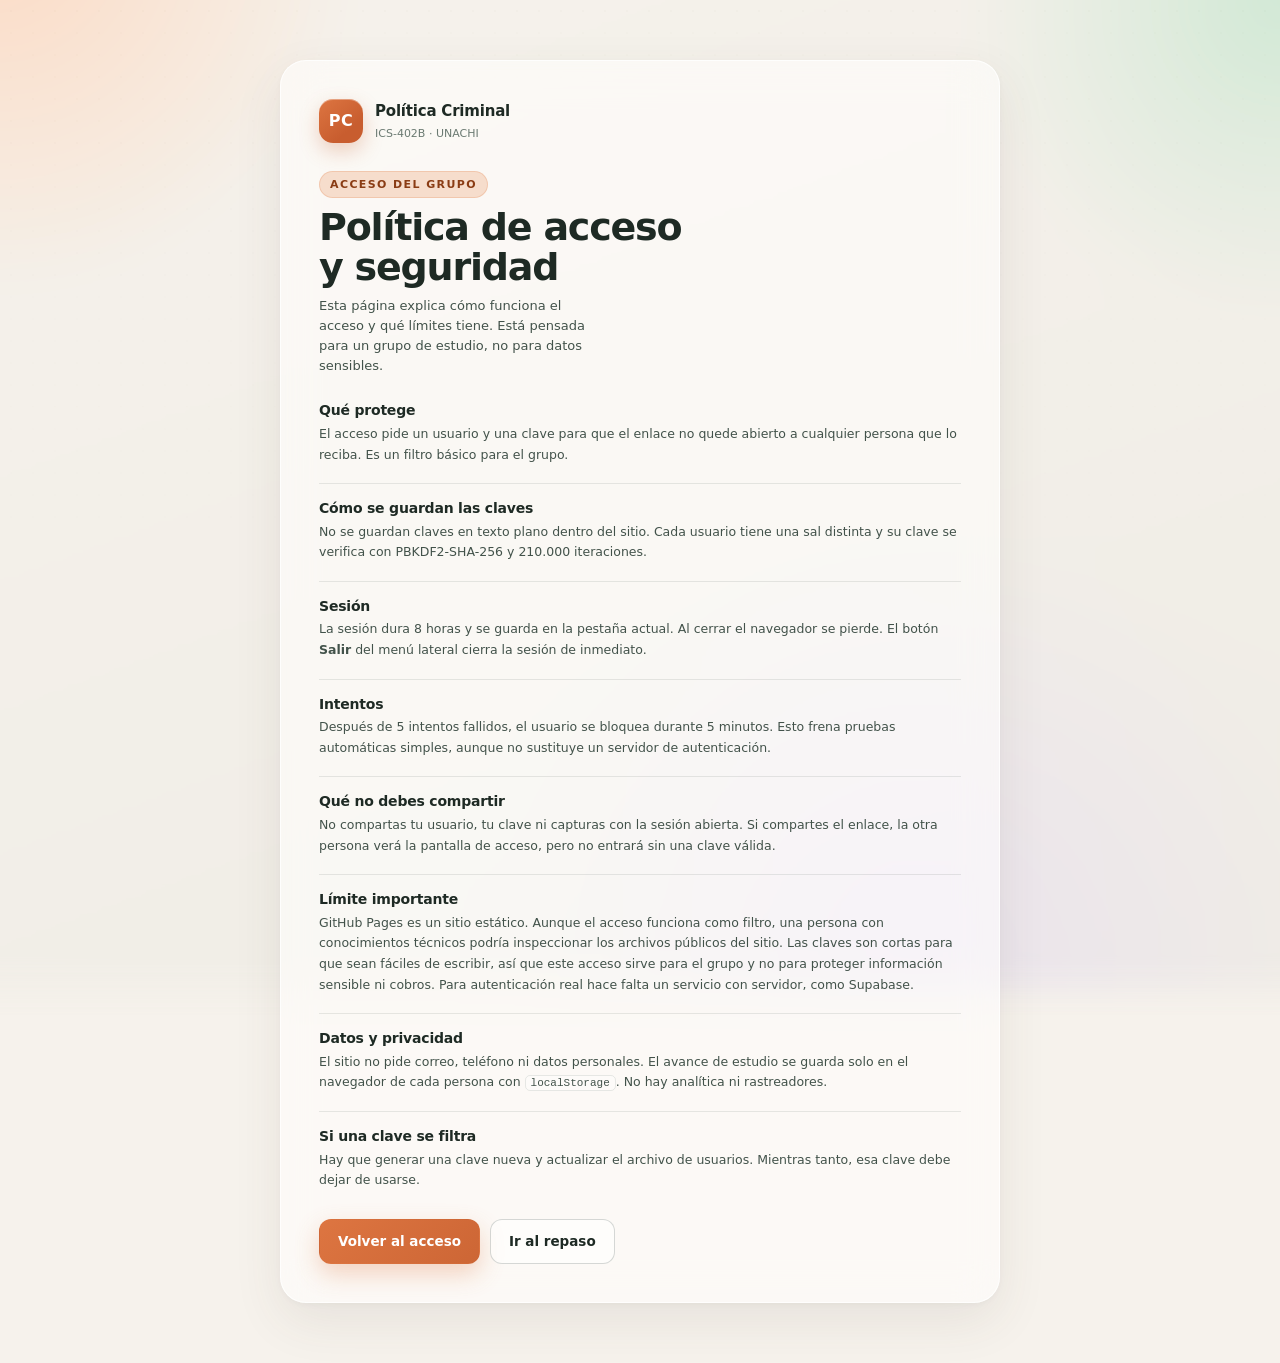
==== commit 3858b5fe: "Simplifica las claves de acceso del grupo" ====
--- a/seguridad.html
+++ b/seguridad.html
@@ -60,7 +60,7 @@
 
         <section>
           <h2>Límite importante</h2>
-          <p>GitHub Pages es un sitio estático. Aunque el acceso funciona como filtro, una persona con conocimientos técnicos podría inspeccionar los archivos públicos del sitio. No lo uses para información confidencial ni para cobros. Para autenticación real hace falta un servicio con servidor, como Supabase.</p>
+          <p>GitHub Pages es un sitio estático. Aunque el acceso funciona como filtro, una persona con conocimientos técnicos podría inspeccionar los archivos públicos del sitio. Las claves son cortas para que sean fáciles de escribir, así que este acceso sirve para el grupo y no para proteger información sensible ni cobros. Para autenticación real hace falta un servicio con servidor, como Supabase.</p>
         </section>
 
         <section>
